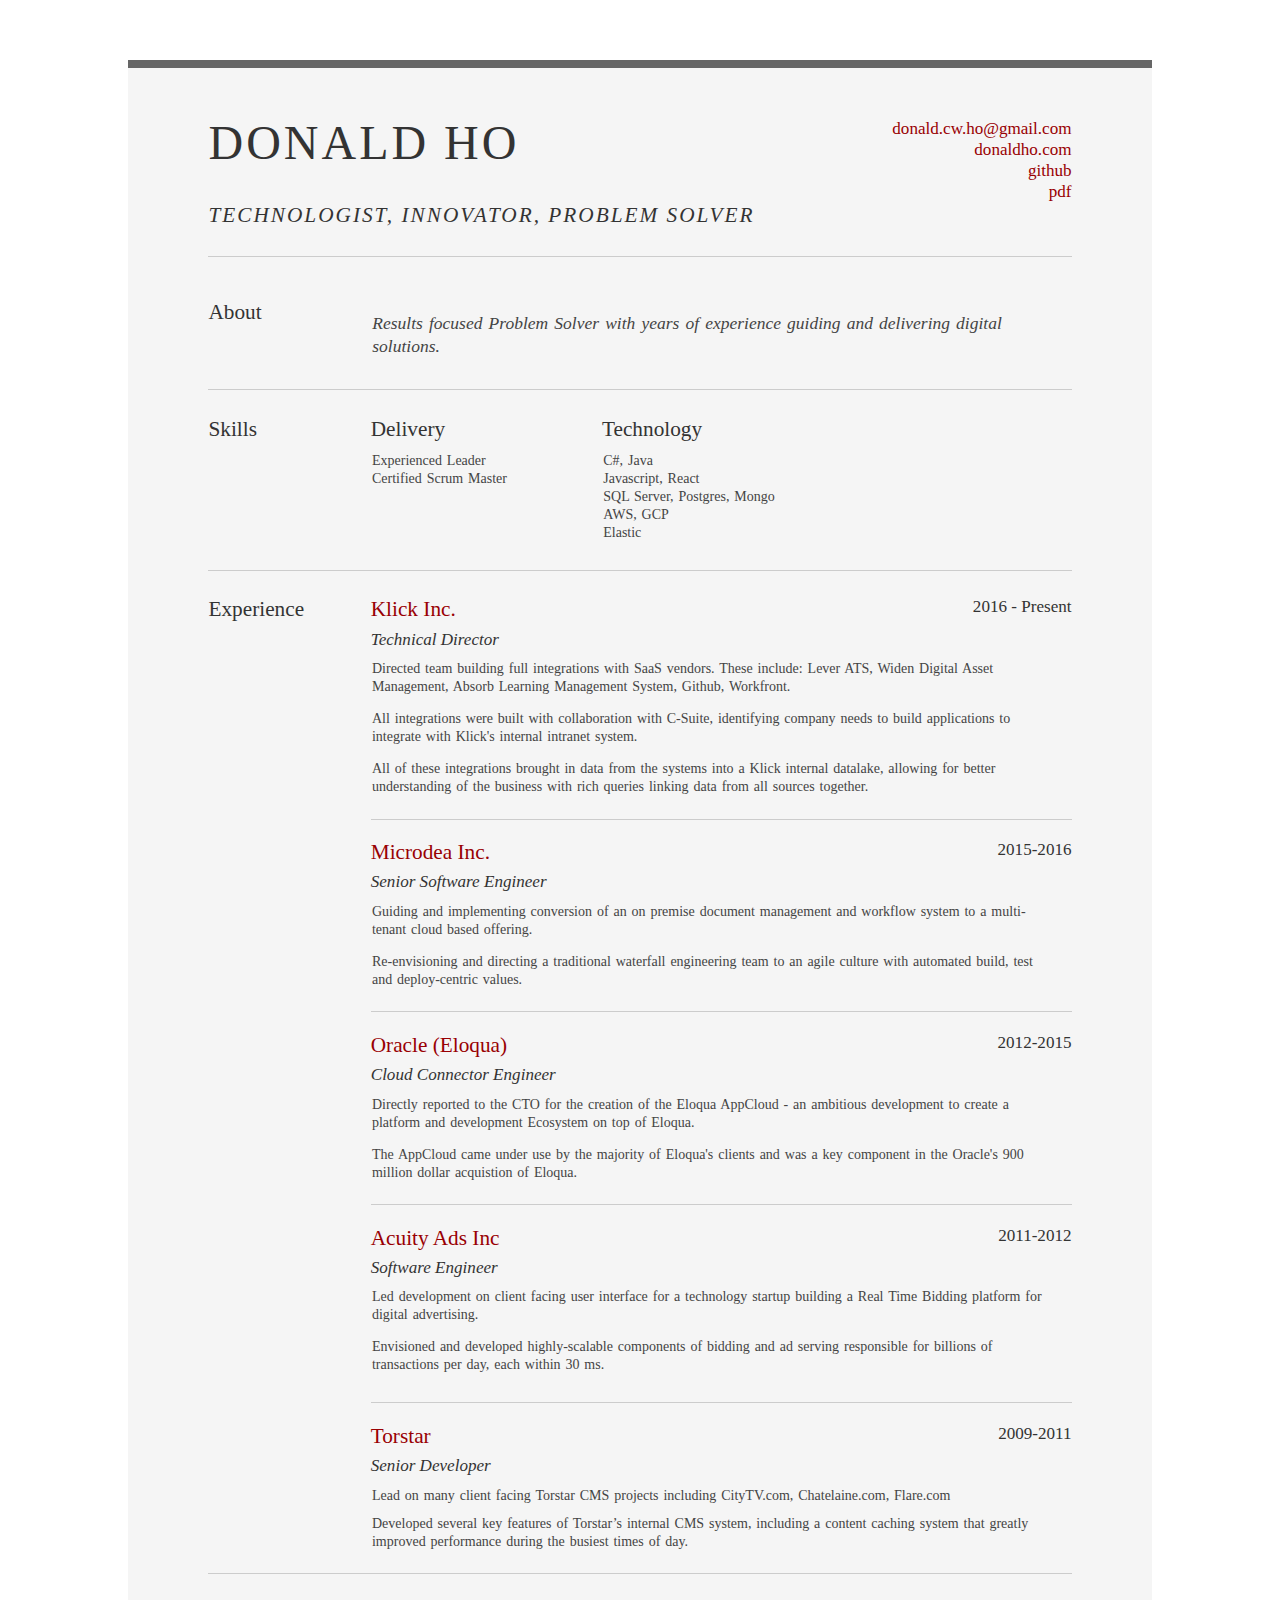
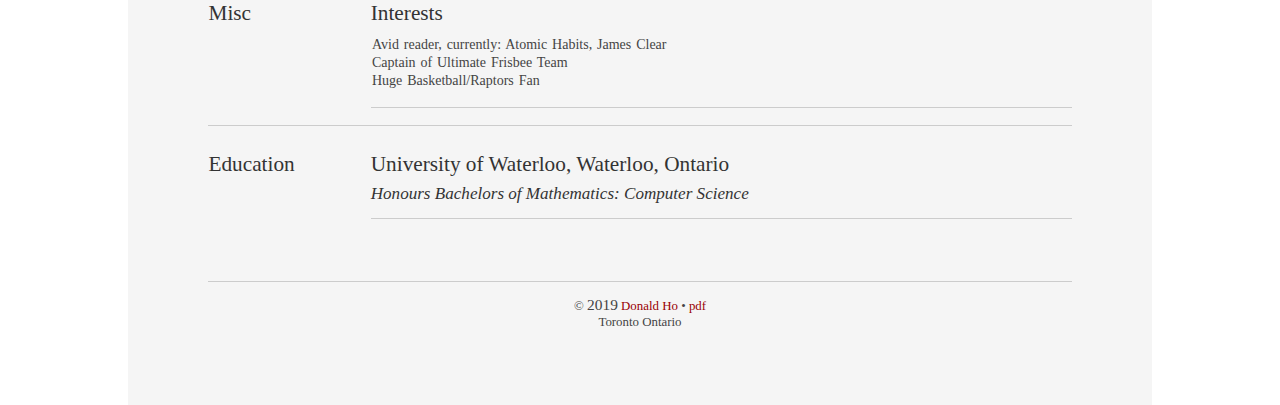
==== index.html @ e2d69b96 "Adding cv" ====
<!DOCTYPE html>
<html>

<head>
  <title>Resume</title>
  <meta http-equiv="content-type" content="text/html; charset=utf-8" />
  <link rel="stylesheet" type="text/css" href="./resume.css" media="all" />
</head>

<body>

  <div id="doc2" class="yui-t7">
    <div id="inner">

      <div id="hd">
        <div class="yui-gc">
          <div class="yui-u first">
            <h1>Donald Ho</h1>
          </div>

          <div class="yui-u">
            <div class="contact-info">
              <h3 class="clear"><a href="mailto:donald.cw.ho@gmail.com">donald.cw.ho@gmail.com</a></h3>
              <h3 class="clear"><a href="http://donaldho.com/">donaldho.com</a></h3>
              <h3 class="clear"><a href="https://github.com/CrafteeD">github</a></h3>
              <h3 class="clear"><a href="//donaldho.com/DonaldHo.pdf" id="top-pdf">pdf</a></h3>
            </div>
          </div>
        </div>
        <div class="yui-gc whoami">
          <h2>Technologist, Innovator, Problem Solver</h2>
        </div>
      </div><!-- End hd -->

      <div id="bd">
        <div id="yui-main">
          <div class="yui-b">

            <div class="yui-gf">
              <div class="yui-u first">
                <h2>About</h2>
              </div>
              <div class="yui-u">
                <p class="enlarge">
                  Results focused Problem Solver with years of experience guiding and delivering digital solutions.
                </p>
              </div>
            </div><!-- End Profile -->

            <div class="yui-gf">
              <div class="yui-u first">
                <h2>Skills</h2>
              </div>
              <div class="yui-u">

                <div class="talent">
                  <h2>Delivery</h2>
                  <p>
                    Experienced Leader<br>
                    Certified Scrum Master<br>
                    <br>
                  </p>
                </div>

                <div class="talent">
                  <h2>Technology</h2>
                  <p>
                    C#, Java<br>
                    Javascript, React<br>
                    SQL Server, Postgres, Mongo<br>
                    AWS, GCP <br>
                    Elastic<br>
                  </p>
                </div>
              </div>
            </div><!-- End Skills -->

            <div class="yui-gf print-nobb">

              <div class="yui-u first">
                <h2>Experience</h2>
              </div>
              <div class="yui-u">

                <div class="job">
                  <h2><a href="https://www.klick.com/">Klick Inc.</a></h2>
                  <h3>Technical Director<h3>
                      <h4>2016 - Present</h4>
                      <p>
                        Directed team building full integrations with SaaS vendors. These include: Lever ATS, Widen
                        Digital Asset Management, Absorb Learning Management System, Github, Workfront.
                      </p>
                      <p>
                        All integrations were built with collaboration with C-Suite, identifying company needs to build
                        applications to integrate with Klick's internal intranet system.
                      </p>
                      <p class="last">
                        All of these integrations brought in data from the systems into a Klick internal datalake,
                        allowing for better understanding of the business with rich queries linking data from all
                        sources together.
                      </p>
                </div>

                <div class="job">
                  <h2><a href="https://www.microdea.com//">Microdea Inc.</a></h2>
                  <h3>Senior Software Engineer<h3>
                      <h4>2015-2016</h4>
                      <p>
                        Guiding and implementing conversion of an on premise document management and workflow system to
                        a multi-tenant cloud based offering.
                      </p>
                      <p class="last">
                        Re-envisioning and directing a traditional waterfall engineering team to an agile culture with
                        automated build, test and deploy-centric values.
                      </p>
                </div>

                <div class="job">
                  <h2><a href="https://www.oracle.com/">Oracle (Eloqua)</a></h2>
                  <h3>Cloud Connector Engineer<h3>
                      <h4>2012-2015</h4>
                      <p>
                        Directly reported to the CTO for the creation of the Eloqua AppCloud - an ambitious development
                        to create a platform and development Ecosystem on top of Eloqua.
                      </p>
                      <p class="last">
                        The AppCloud came under use by the majority of Eloqua's clients and was a key component in the
                        Oracle's 900 million dollar acquistion of Eloqua.
                      </p>
                </div>
                <div class="job">
                  <h2><a href="https://www.acuityads.com/">Acuity Ads Inc</a></h2>
                  <h3>Software Engineer<h3>
                      <h4>2011-2012</h4>
                      <p>
                        Led development on client facing user interface for a technology startup building a Real Time
                        Bidding platform for digital advertising.
                      </p>
                      <p class="last">
                        Envisioned and developed highly-scalable components of bidding and ad serving responsible for
                        billions of transactions per day, each within 30 ms. </p>
                      </p>
                </div>
                <div class="print-mt5"></div>
                <div class="job last">
                  <h2><a href="https://www.torstar.com/">Torstar</a></h2>
                  <h3>Senior Developer</h3>
                  <h4>2009-2011</h4>
                  <p class="last">
                    Lead on many client facing Torstar CMS projects including CityTV.com, Chatelaine.com, Flare.com
                  </p>
                  <p class="last">
                    Developed several key features of Torstar’s internal CMS system, including a content caching system
                    that greatly improved performance during the busiest times of day.
                  </p>
                </div>
                <div class="print-mt5"></div>

              </div>
            </div><!-- End Work -->


            <div class="yui-gf nopb">
              <div class="yui-u first">
                <h2>Misc</h2>
              </div>
              <div class="yui-u">

                <div class="prj job last">
                  <h2>Interests</h2>
                  <p>
                    Avid reader, currently: Atomic Habits, James Clear<br>
                    Captain of Ultimate Frisbee Team<br>
                    Huge Basketball/Raptors Fan<br>
                  </p>

                </div>

              </div>
            </div><!-- End Projects -->


            <div class="yui-gf last">
              <div class="yui-u first">
                <h2>Education</h2>
              </div>

              <div class="yui-u">
                <div class="job">
                  <h2>University of Waterloo, Waterloo, Ontario</h2>
                  <h3>Honours Bachelors of Mathematics: Computer Science</h3>
                </div>
              </div>
            </div><!-- End Edu -->

          </div>
        </div>
      </div>

      <div id="ft">
        &copy; <span class="num-bigger">2019</span> <a href="//johnleung.com/">Donald Ho</a>
        <span id='btm-pdf'>• <a href="http//donaldho.com/resume/donaldho.pdf">pdf</a></span>
        <div>Toronto Ontario</div>
      </div>

    </div>
  </div>
</body>

</html>
---- resume.css ----
html {
  color: #000;
  background: #FFF;
}

body, div, dl, dt, dd, ul, ol, li, h1, h2, h3, h4, h5, h6, pre, code, form, fieldset, legend, input, button, textarea, p, blockquote, th, td {
  margin: 0;
  padding: 0;
}

table {
  border-collapse: collapse;
  border-spacing: 0;
}

fieldset, img {
  border: 0;
}

address, caption, cite, code, dfn, em, strong, th, var, optgroup {
  font-style: inherit;
  font-weight: inherit;
}

del, ins {
  text-decoration: none;
}

li {
  list-style: none;
}

caption, th {
  text-align: left;
}

h1, h2, h3, h4, h5, h6 {
  font-size: 100%;
  font-weight: normal;
}

q:before, q:after {
  content: '';
}

abbr, acronym {
  border: 0;
  font-variant: normal;
}

sup {
  vertical-align: baseline;
}

sub {
  vertical-align: baseline;
}

legend {
  color: #000;
}

input, button, textarea, select, optgroup, option {
  font-family: inherit;
  font-size: inherit;
  font-style: inherit;
  font-weight: inherit;
}

input, button, textarea, select {
  *font-size: 100%;
}

body {
  font: 14px/1.231 arial, helvetica, clean, sans-serif;
  *font-size: small;
  *font: x-small;
}

select, input, button, textarea, button {
  font: 99% arial, helvetica, clean, sans-serif;
}

table {
  font-size: inherit;
  font: 100%;
}

pre, code, kbd, samp, tt {
  font-family: monospace;
  *font-size: 108%;
  line-height: 100%;
}

body {
  text-align: center;
}

#doc, #doc2, #doc3, #doc4, .yui-t1, .yui-t2, .yui-t3, .yui-t4, .yui-t5, .yui-t6, .yui-t7 {
  margin: auto;
  text-align: left;
  width: 57.69em;
  *width: 56.25em;
}

#doc2 {
  width: 73.076em;
  *width: 71.25em;
}

#doc3 {
  margin: auto 10px;
  width: auto;
}

#doc4 {
  width: 74.923em;
  *width: 73.05em;
}

.yui-b {
  position: relative;
}

.yui-b {
  _position: static;
}

#yui-main .yui-b {
  position: static;
}

#yui-main, .yui-g .yui-u .yui-g {
  width: 100%;
}

.yui-t1 #yui-main, .yui-t2 #yui-main, .yui-t3 #yui-main {
  float: right;
  margin-left: -25em;
}

.yui-t4 #yui-main, .yui-t5 #yui-main, .yui-t6 #yui-main {
  float: left;
  margin-right: -25em;
}

.yui-t1 .yui-b {
  float: left;
  width: 12.30769em;
  *width: 12.00em;
}

.yui-t1 #yui-main .yui-b {
  margin-left: 13.30769em;
  *margin-left: 13.05em;
}

.yui-t2 .yui-b {
  float: left;
  width: 13.8461em;
  *width: 13.50em;
}

.yui-t2 #yui-main .yui-b {
  margin-left: 14.8461em;
  *margin-left: 14.55em;
}

.yui-t3 .yui-b {
  float: left;
  width: 23.0769em;
  *width: 22.50em;
}

.yui-t3 #yui-main .yui-b {
  margin-left: 24.0769em;
  *margin-left: 23.62em;
}

.yui-t4 .yui-b {
  float: right;
  width: 13.8456em;
  *width: 13.50em;
}

.yui-t4 #yui-main .yui-b {
  margin-right: 14.8456em;
  *margin-right: 14.55em;
}

.yui-t5 .yui-b {
  float: right;
  width: 18.4615em;
  *width: 18.00em;
}

.yui-t5 #yui-main .yui-b {
  margin-right: 19.4615em;
  *margin-right: 19.125em;
}

.yui-t6 .yui-b {
  float: right;
  width: 23.0769em;
  *width: 22.50em;
}

.yui-t6 #yui-main .yui-b {
  margin-right: 24.0769em;
  *margin-right: 23.62em;
}

.yui-t7 #yui-main .yui-b {
  display: block;
  margin: 0 0 1em 0;
}

#yui-main .yui-b {
  float: none;
  width: auto;
}

.yui-gb .yui-u, .yui-g .yui-gb .yui-u, .yui-gb .yui-g, .yui-gb .yui-gb, .yui-gb .yui-gc, .yui-gb .yui-gd, .yui-gb .yui-ge, .yui-gb .yui-gf, .yui-gc .yui-u, .yui-gc .yui-g, .yui-gd .yui-u {
  float: left;
}

.yui-g .yui-u, .yui-g .yui-g, .yui-g .yui-gb, .yui-g .yui-gc, .yui-g .yui-gd, .yui-g .yui-ge, .yui-g .yui-gf, .yui-gc .yui-u, .yui-gd .yui-g, .yui-g .yui-gc .yui-u, .yui-ge .yui-u, .yui-ge .yui-g, .yui-gf .yui-g, .yui-gf .yui-u {
  float: right;
}

.yui-g div.first, .yui-gb div.first, .yui-gc div.first, .yui-gd div.first, .yui-ge div.first, .yui-gf div.first, .yui-g .yui-gc div.first, .yui-g .yui-ge div.first, .yui-gc div.first div.first {
  float: left;
}

.yui-g .yui-u, .yui-g .yui-g, .yui-g .yui-gb, .yui-g .yui-gc, .yui-g .yui-gd, .yui-g .yui-ge, .yui-g .yui-gf {
  width: 49.1%;
}

.yui-gb .yui-u, .yui-g .yui-gb .yui-u, .yui-gb .yui-g, .yui-gb .yui-gb, .yui-gb .yui-gc, .yui-gb .yui-gd, .yui-gb .yui-ge, .yui-gb .yui-gf, .yui-gc .yui-u, .yui-gc .yui-g, .yui-gd .yui-u {
  width: 32%;
  margin-left: 1.99%;
}

.yui-gb .yui-u {
  *margin-left: 1.9%;
  *width: 31.9%;
}

.yui-gc div.first, .yui-gd .yui-u {
  width: 66%;
}

.yui-gd div.first {
  width: 32%;
}

.yui-ge div.first, .yui-gf .yui-u {
  width: 74.2%;
}

.yui-ge .yui-u, .yui-gf div.first {
  width: 24%;
}

.yui-g .yui-gb div.first, .yui-gb div.first, .yui-gc div.first, .yui-gd div.first {
  margin-left: 0;
}

.yui-g .yui-g .yui-u, .yui-gb .yui-g .yui-u, .yui-gc .yui-g .yui-u, .yui-gd .yui-g .yui-u, .yui-ge .yui-g .yui-u, .yui-gf .yui-g .yui-u {
  width: 49%;
  *width: 48.1%;
  *margin-left: 0;
}

.yui-g .yui-g .yui-u {
  width: 48.1%;
}

.yui-g .yui-gb div.first, .yui-gb .yui-gb div.first {
  *margin-right: 0;
  *width: 32%;
  _width: 31.7%;
}

.yui-g .yui-gc div.first, .yui-gd .yui-g {
  width: 66%;
}

.yui-gb .yui-g div.first {
  *margin-right: 4%;
  _margin-right: 1.3%;
}

.yui-gb .yui-gc div.first, .yui-gb .yui-gd div.first {
  *margin-right: 0;
}

.yui-gb .yui-gb .yui-u, .yui-gb .yui-gc .yui-u {
  *margin-left: 1.8%;
  _margin-left: 4%;
}

.yui-g .yui-gb .yui-u {
  _margin-left: 1.0%;
}

.yui-gb .yui-gd .yui-u {
  *width: 66%;
  _width: 61.2%;
}

.yui-gb .yui-gd div.first {
  *width: 31%;
  _width: 29.5%;
}

.yui-g .yui-gc .yui-u, .yui-gb .yui-gc .yui-u {
  width: 32%;
  _float: right;
  margin-right: 0;
  _margin-left: 0;
}

.yui-gb .yui-gc div.first {
  width: 66%;
  *float: left;
  *margin-left: 0;
}

.yui-gb .yui-ge .yui-u, .yui-gb .yui-gf .yui-u {
  margin: 0;
}

.yui-gb .yui-gb .yui-u {
  _margin-left: .7%;
}

.yui-gb .yui-g div.first, .yui-gb .yui-gb div.first {
  *margin-left: 0;
}

.yui-gc .yui-g .yui-u, .yui-gd .yui-g .yui-u {
  *width: 48.1%;
  *margin-left: 0;
}

.yui-gb .yui-gd div.first {
  width: 32%;
}

.yui-g .yui-gd div.first {
  _width: 29.9%;
}

.yui-ge .yui-g {
  width: 24%;
}

.yui-gf .yui-g {
  width: 74.2%;
}

.yui-gb .yui-ge div.yui-u, .yui-gb .yui-gf div.yui-u {
  float: right;
}

.yui-gb .yui-ge div.first, .yui-gb .yui-gf div.first {
  float: left;
}

.yui-gb .yui-ge .yui-u, .yui-gb .yui-gf div.first {
  *width: 24%;
  _width: 20%;
}

.yui-gb .yui-ge div.first, .yui-gb .yui-gf .yui-u {
  *width: 73.5%;
  _width: 65.5%;
}

.yui-ge div.first .yui-gd .yui-u {
  width: 65%;
}

.yui-ge div.first .yui-gd div.first {
  width: 32%;
}

#hd:after, #bd:after, #ft:after, .yui-g:after, .yui-gb:after, .yui-gc:after, .yui-gd:after, .yui-ge:after, .yui-gf:after {
  content: ".";
  display: block;
  height: 0;
  clear: both;
  visibility: hidden;
}

#hd, #bd, #ft, .yui-g, .yui-gb, .yui-gc, .yui-gd, .yui-ge, .yui-gf {
  zoom: 1;
}

@media print {
  #doc2, body {
    margin: -60px 0 -50px 0;
    padding: 0;
  }
  #ft {
    padding-bottom: 0;
  }
  #top-pdf, #btm-pdf {
    display: none;
  }
  .print-mt4 {
    padding-top: 4em;
  }
  .print-mt5 {
    padding-top: 5em;
  }
  .print-mt6 {
    padding-top: 6em;
  }
  .print-mt7 {
    padding-top: 7em;
  }
  .print-mb7 {
    padding-bottom: 7em;
  }
  .print-mb5 {
    padding-bottom: 5em;
  }
  .print-nobb {
    border-bottom: none !important;
  }
  h2 {
    line-height: 1em;
  }
}

.clear {
  clear: both;
}

/* yui-grids style overrides */

body {
  font-family: Georgia;
  color: #444;
}

a {
  text-decoration: none;
}

#inner {
  padding: 10px 80px;
  margin: 60px auto 0 auto;
  background: #f5f5f5;
  border: solid #666;
  border-width: 8px 0 0 0;
}

.yui-gf {
  margin-bottom: 1.8em;
  padding-bottom: 1em;
  border-bottom: 1px solid #ccc;
}

.yui-gf.nopb {
  padding-bottom: 0;
}

.yui-gf .yui-u {
  width: 81.2%;
}

.yui-gf div.first {
  width: 13.3%;
}

/* override above overrides for embedded content pages */

#content .yui-gf .yui-u {
  padding-left: 5em;
  float: left;
}

/* header, body, footer */

#hd {
  margin: 2.5em 0 3em 0;
  padding-bottom: 1.5em;
  border-bottom: 1px solid #ccc
}

#hd h1 {
  font-size: 48px;
  text-transform: uppercase;
  letter-spacing: 3px;
  margin-bottom: 8px;
}

#hd h2 {
  text-transform: uppercase;
  letter-spacing: 2px;
}

#bd, #ft {
  margin-bottom: 2em;
}

#ft {
  padding: 1em 0 3em 0;
  font-size: 92%;
  border-top: 1px solid #ccc;
  text-align: center;
}

#ft p {
  margin-bottom: 0;
  text-align: center;
}

/* core typography and style */

h2 {
  font-size: 152%
}

h3, h4 {
  font-size: 122%;
}

h1, h2, h3, h4 {
  color: #333;
}

p {
  font-size: 100%;
  line-height: 18px;
  padding-left: .09em;
  padding-right: 1.5em;
  word-spacing: .1em;
}

a {
  color: #990003;
}

a:hover {
  text-decoration: none;
}

strong {
  font-weight: bold;
}

p.enlarge {
  font-size: 125%;
  padding-right: 1.5em;
  line-height: 1.3em;
  font-style: italic;
}

p.enlarge span {
  color: #000;
}

.contact-info {
  margin-top: 5px;
  width: 12em;
  float: right;
}

.contact-info h3 {
  float: right;
}

.job h3, .whoami {
  font-style: italic;
}

.whoami {
  padding-bottom: .5em;
}

/* section styles */

.job {
  position: relative;
  margin-bottom: 1.4em;
  padding-bottom: 1em;
  border-bottom: 1px solid #ccc;
}

.job h4 {
  position: absolute;
  top: 0;
  right: 0;
}

p {
  margin: 0.75em 0 1em 0;
}

.job h2 {
  margin-bottom: 6px;
}

.job.prj p {
  padding-bottom: 1.2em;
  margin-bottom: 1.2em;
  border-bottom: 1px solid #ccc;
}

.job.prj p.last {
  border-bottom: none;
}

.talent {
  width: 33%;
  float: left;
}

.talent h2 {
  margin-bottom: 6px;
}

.last {
  border: none;
  margin-bottom: -1em;
}

p.last {
  margin-bottom: .6em;
}

/* fix georgia number misalignments */

.num-bigger {
  font-size: 120%;
}

.num-upper {
  position: relative;
  bottom: 3px;
}
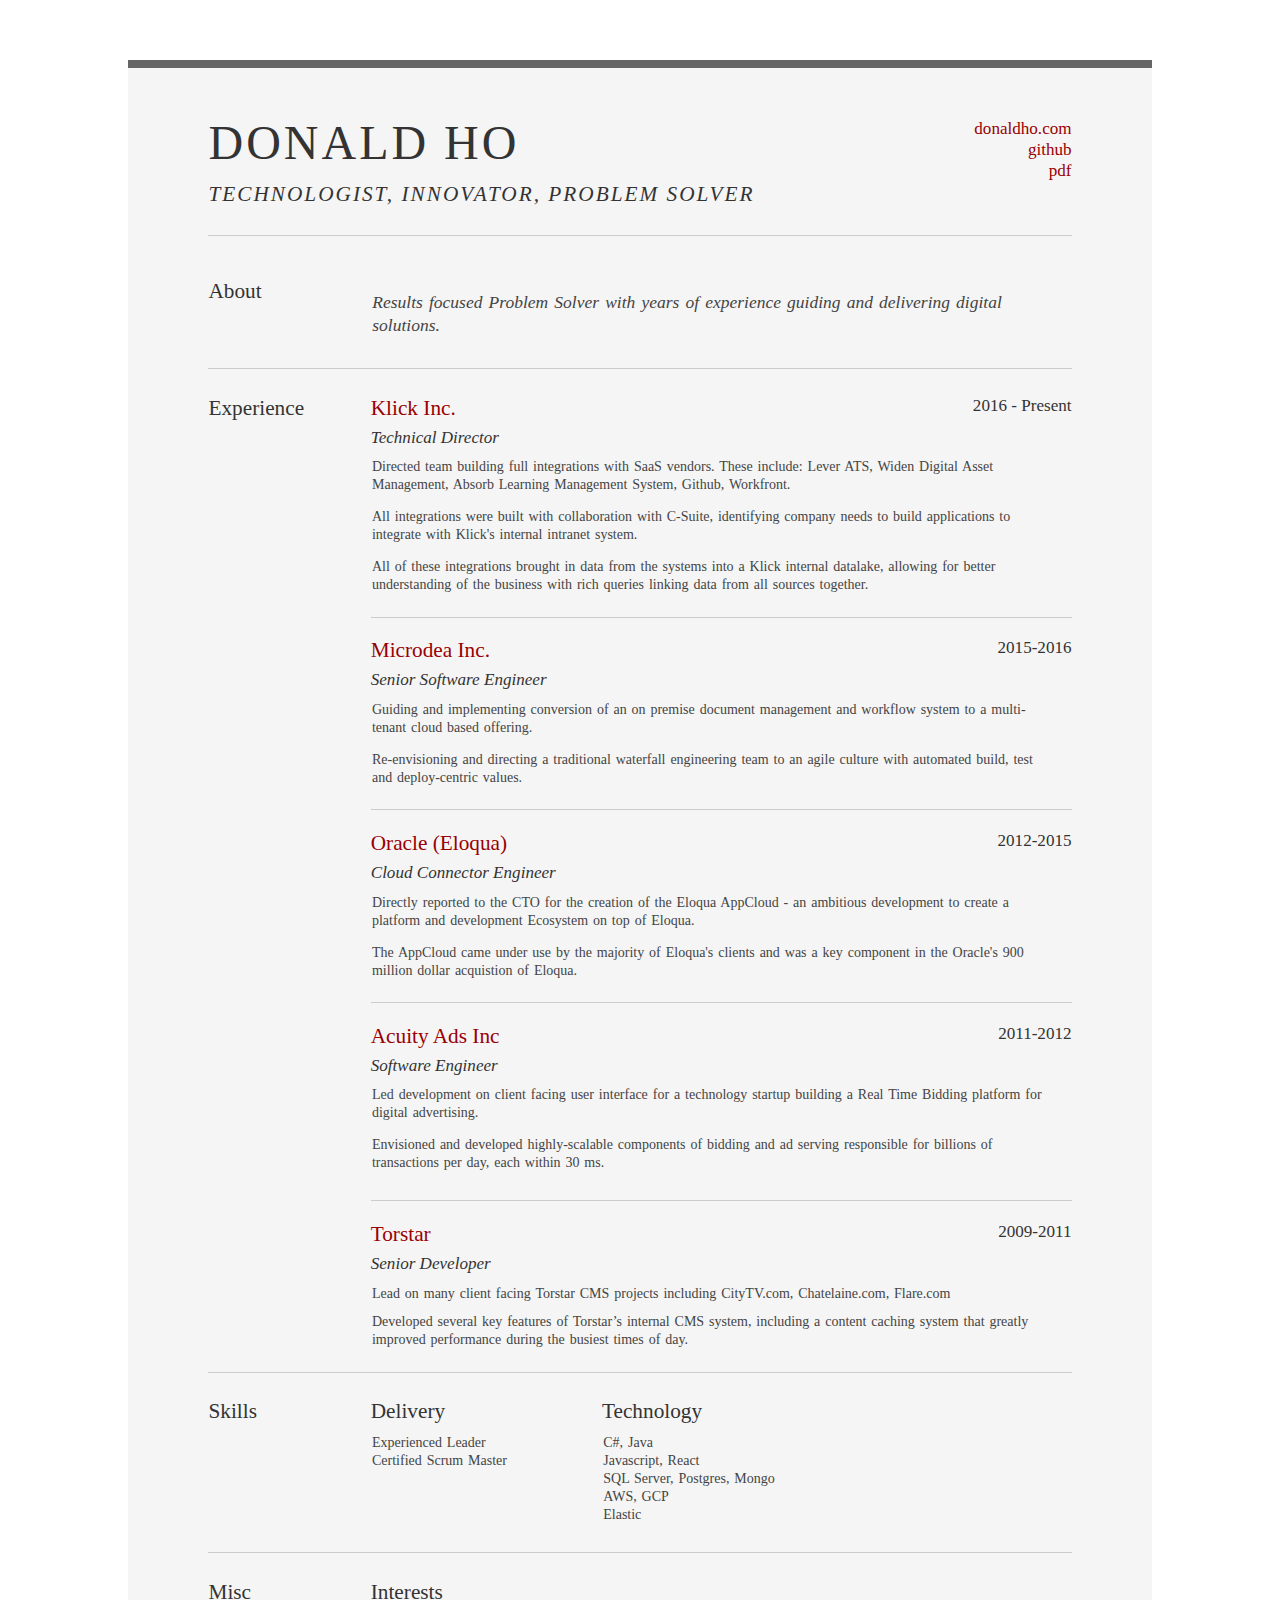
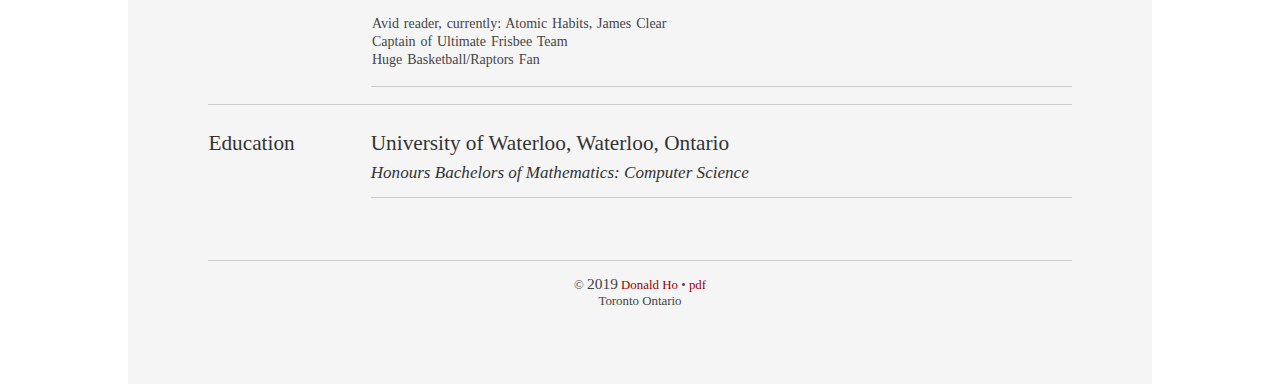
==== commit 0409ca31: "Updates" ====
--- a/index.html
+++ b/index.html
@@ -20,10 +20,9 @@
 
           <div class="yui-u">
             <div class="contact-info">
-              <h3 class="clear"><a href="mailto:donald.cw.ho@gmail.com">donald.cw.ho@gmail.com</a></h3>
               <h3 class="clear"><a href="http://donaldho.com/">donaldho.com</a></h3>
               <h3 class="clear"><a href="https://github.com/CrafteeD">github</a></h3>
-              <h3 class="clear"><a href="//donaldho.com/DonaldHo.pdf" id="top-pdf">pdf</a></h3>
+              <h3 class="clear"><a href="https://donaldho.com/DonaldHo.pdf" id="top-pdf">pdf</a></h3>
             </div>
           </div>
         </div>
@@ -46,34 +45,6 @@
                 </p>
               </div>
             </div><!-- End Profile -->
-
-            <div class="yui-gf">
-              <div class="yui-u first">
-                <h2>Skills</h2>
-              </div>
-              <div class="yui-u">
-
-                <div class="talent">
-                  <h2>Delivery</h2>
-                  <p>
-                    Experienced Leader<br>
-                    Certified Scrum Master<br>
-                    <br>
-                  </p>
-                </div>
-
-                <div class="talent">
-                  <h2>Technology</h2>
-                  <p>
-                    C#, Java<br>
-                    Javascript, React<br>
-                    SQL Server, Postgres, Mongo<br>
-                    AWS, GCP <br>
-                    Elastic<br>
-                  </p>
-                </div>
-              </div>
-            </div><!-- End Skills -->
 
             <div class="yui-gf print-nobb">
 
@@ -159,7 +130,34 @@
               </div>
             </div><!-- End Work -->
 
-
+            <div class="yui-gf">
+                <div class="yui-u first">
+                  <h2>Skills</h2>
+                </div>
+                <div class="yui-u">
+  
+                  <div class="talent">
+                    <h2>Delivery</h2>
+                    <p>
+                      Experienced Leader<br>
+                      Certified Scrum Master<br>
+                      <br>
+                    </p>
+                  </div>
+  
+                  <div class="talent">
+                    <h2>Technology</h2>
+                    <p>
+                      C#, Java<br>
+                      Javascript, React<br>
+                      SQL Server, Postgres, Mongo<br>
+                      AWS, GCP <br>
+                      Elastic<br>
+                    </p>
+                  </div>
+                </div>
+              </div><!-- End Skills -->
+              
             <div class="yui-gf nopb">
               <div class="yui-u first">
                 <h2>Misc</h2>
@@ -198,8 +196,8 @@
       </div>
 
       <div id="ft">
-        &copy; <span class="num-bigger">2019</span> <a href="//johnleung.com/">Donald Ho</a>
-        <span id='btm-pdf'>• <a href="http//donaldho.com/resume/donaldho.pdf">pdf</a></span>
+        &copy; <span class="num-bigger">2019</span> <a href="http://donaldho.com/">Donald Ho</a>
+        <span id='btm-pdf'>• <a href="http//donaldho.com/donaldho.pdf">pdf</a></span>
         <div>Toronto Ontario</div>
       </div>
 
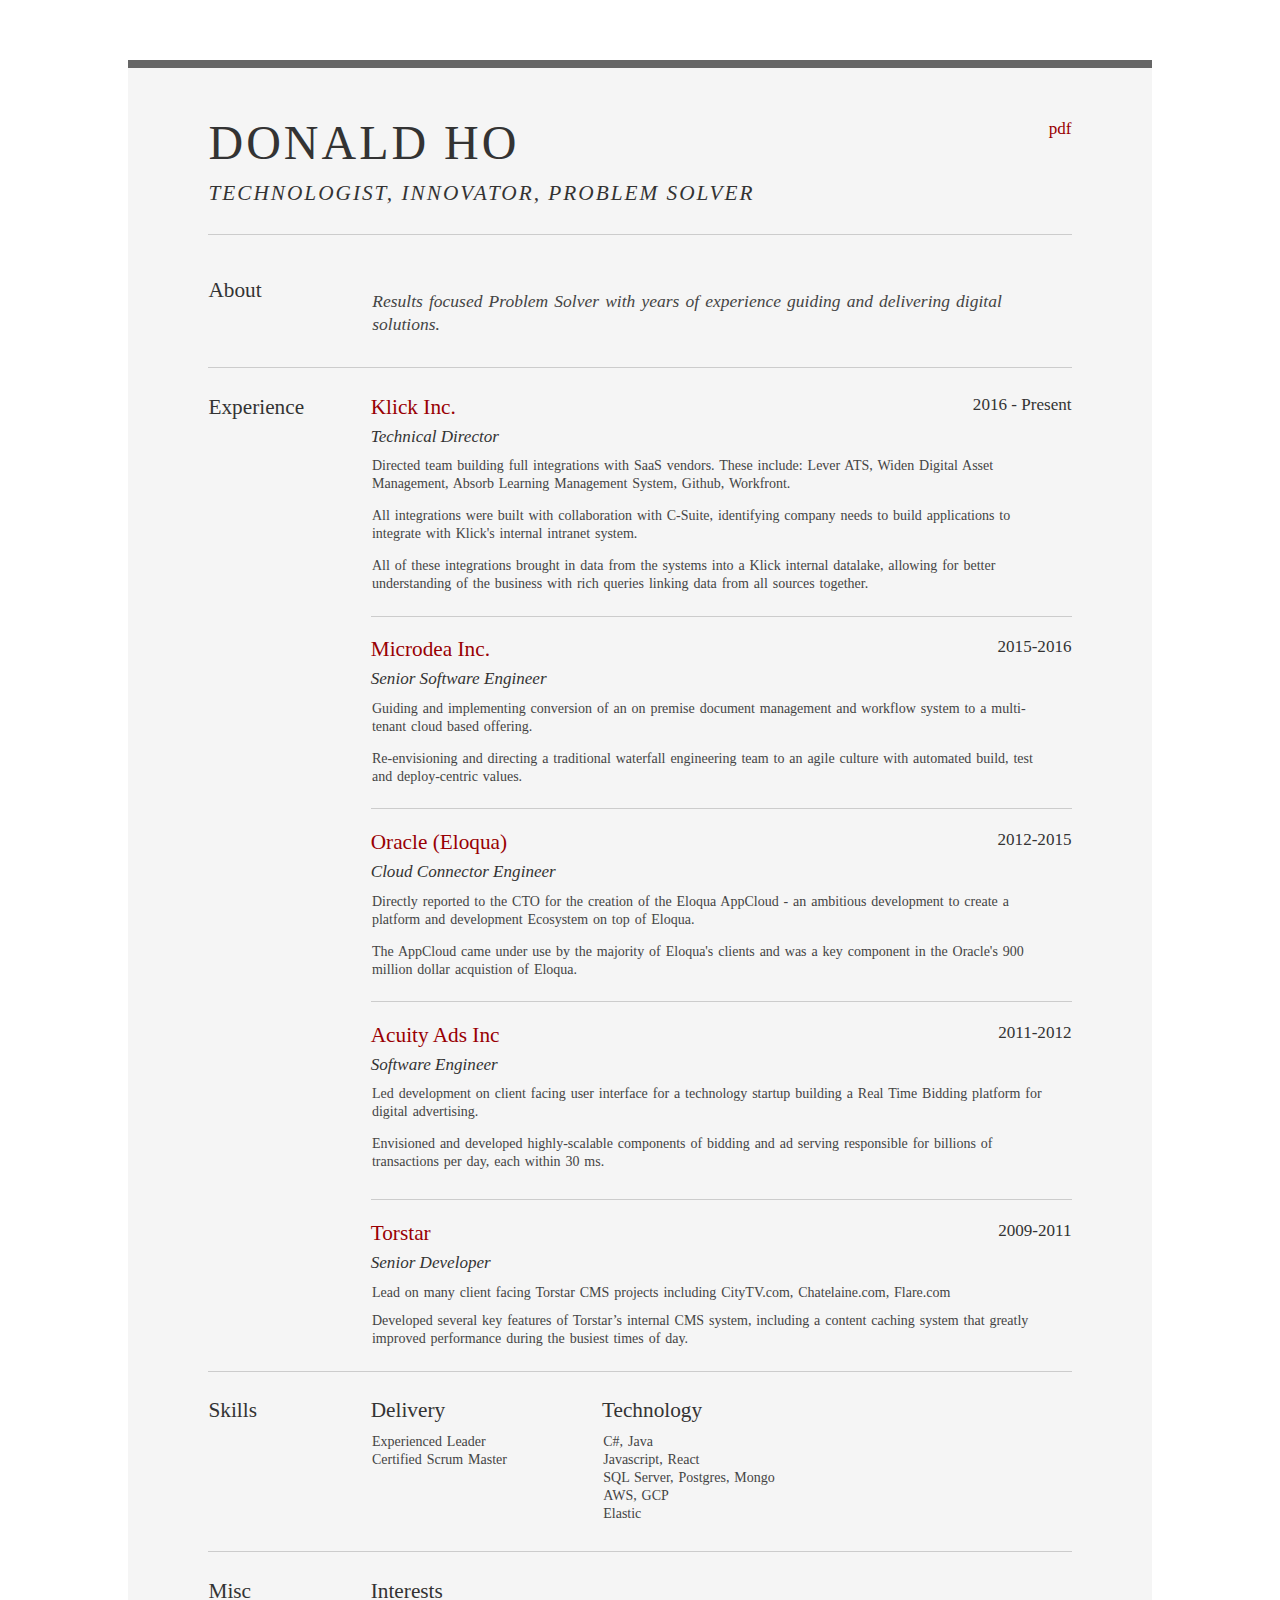
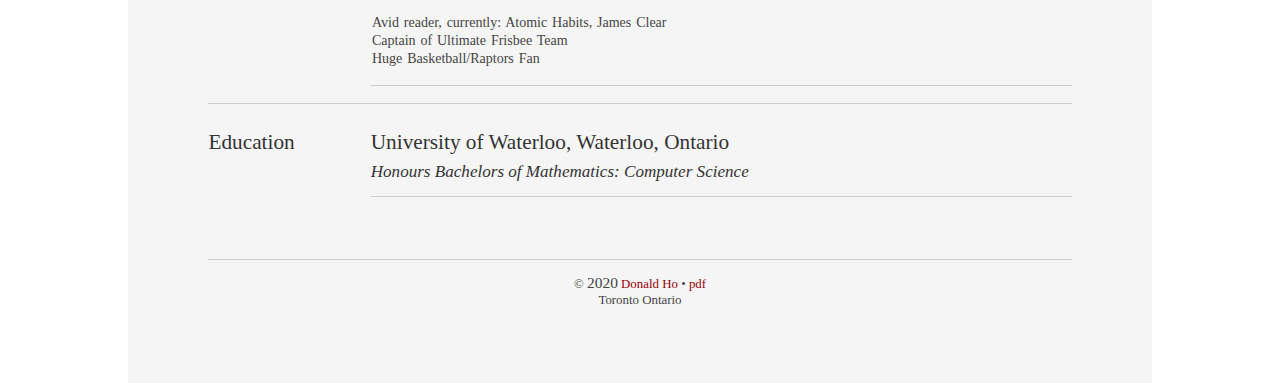
==== commit c30ff2f7: "Updates" ====
--- a/index.html
+++ b/index.html
@@ -20,8 +20,6 @@
 
           <div class="yui-u">
             <div class="contact-info">
-              <h3 class="clear"><a href="http://donaldho.com/">donaldho.com</a></h3>
-              <h3 class="clear"><a href="https://github.com/CrafteeD">github</a></h3>
               <h3 class="clear"><a href="https://donaldho.com/DonaldHo.pdf" id="top-pdf">pdf</a></h3>
             </div>
           </div>
@@ -157,7 +155,7 @@
                   </div>
                 </div>
               </div><!-- End Skills -->
-              
+
             <div class="yui-gf nopb">
               <div class="yui-u first">
                 <h2>Misc</h2>
@@ -196,7 +194,7 @@
       </div>
 
       <div id="ft">
-        &copy; <span class="num-bigger">2019</span> <a href="http://donaldho.com/">Donald Ho</a>
+        &copy; <span class="num-bigger">2020</span> <a href="http://donaldho.com/">Donald Ho</a>
         <span id='btm-pdf'>• <a href="http//donaldho.com/donaldho.pdf">pdf</a></span>
         <div>Toronto Ontario</div>
       </div>
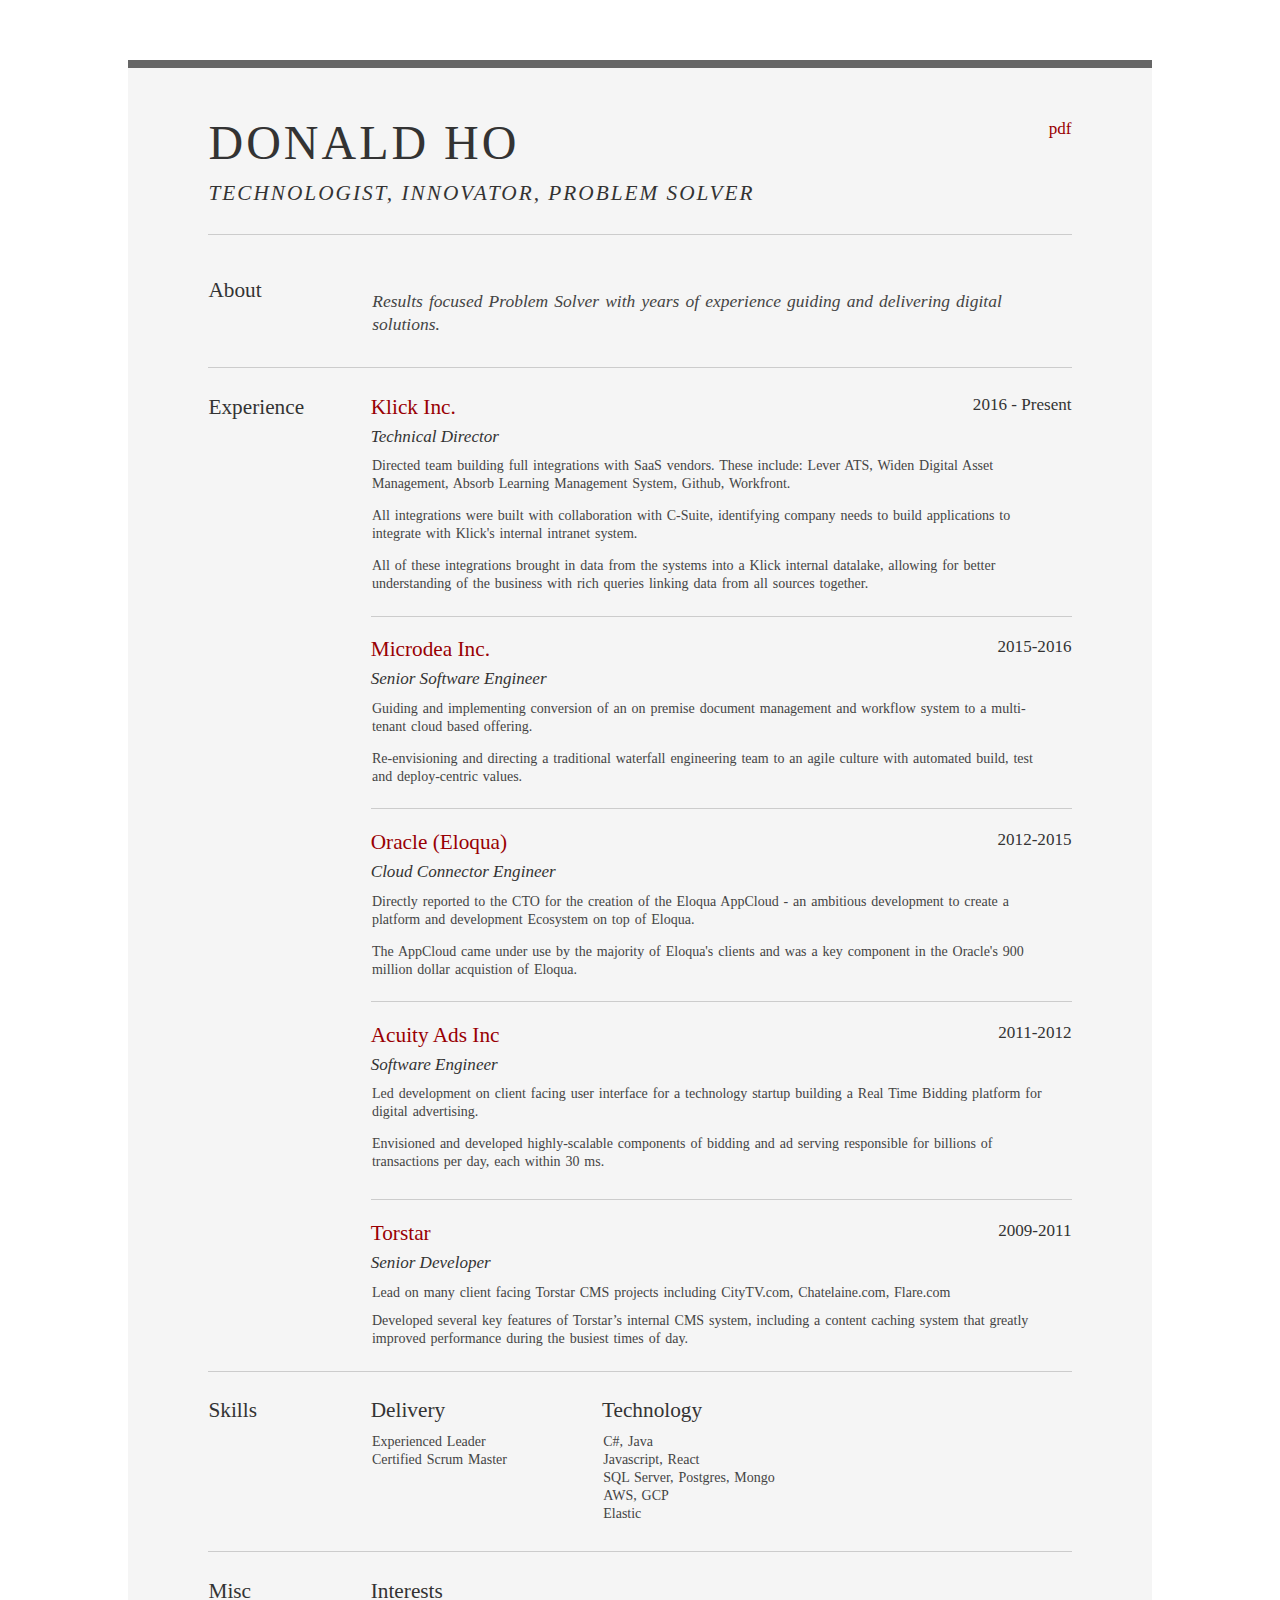
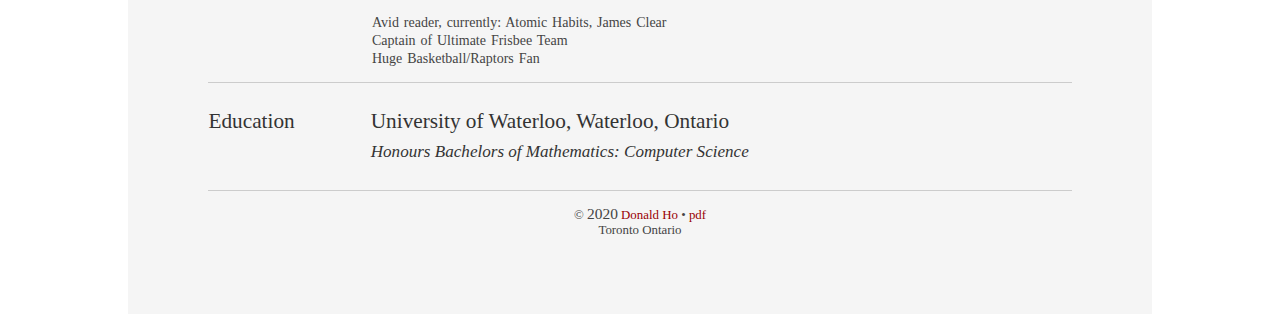
==== commit cadeca35: "Updates" ====
--- a/index.html
+++ b/index.html
@@ -162,7 +162,7 @@
               </div>
               <div class="yui-u">
 
-                <div class="prj job last">
+                <div class="job last">
                   <h2>Interests</h2>
                   <p>
                     Avid reader, currently: Atomic Habits, James Clear<br>
@@ -181,8 +181,8 @@
                 <h2>Education</h2>
               </div>
 
-              <div class="yui-u">
-                <div class="job">
+              <div class="yui-u last">
+                <div class="job last">
                   <h2>University of Waterloo, Waterloo, Ontario</h2>
                   <h3>Honours Bachelors of Mathematics: Computer Science</h3>
                 </div>
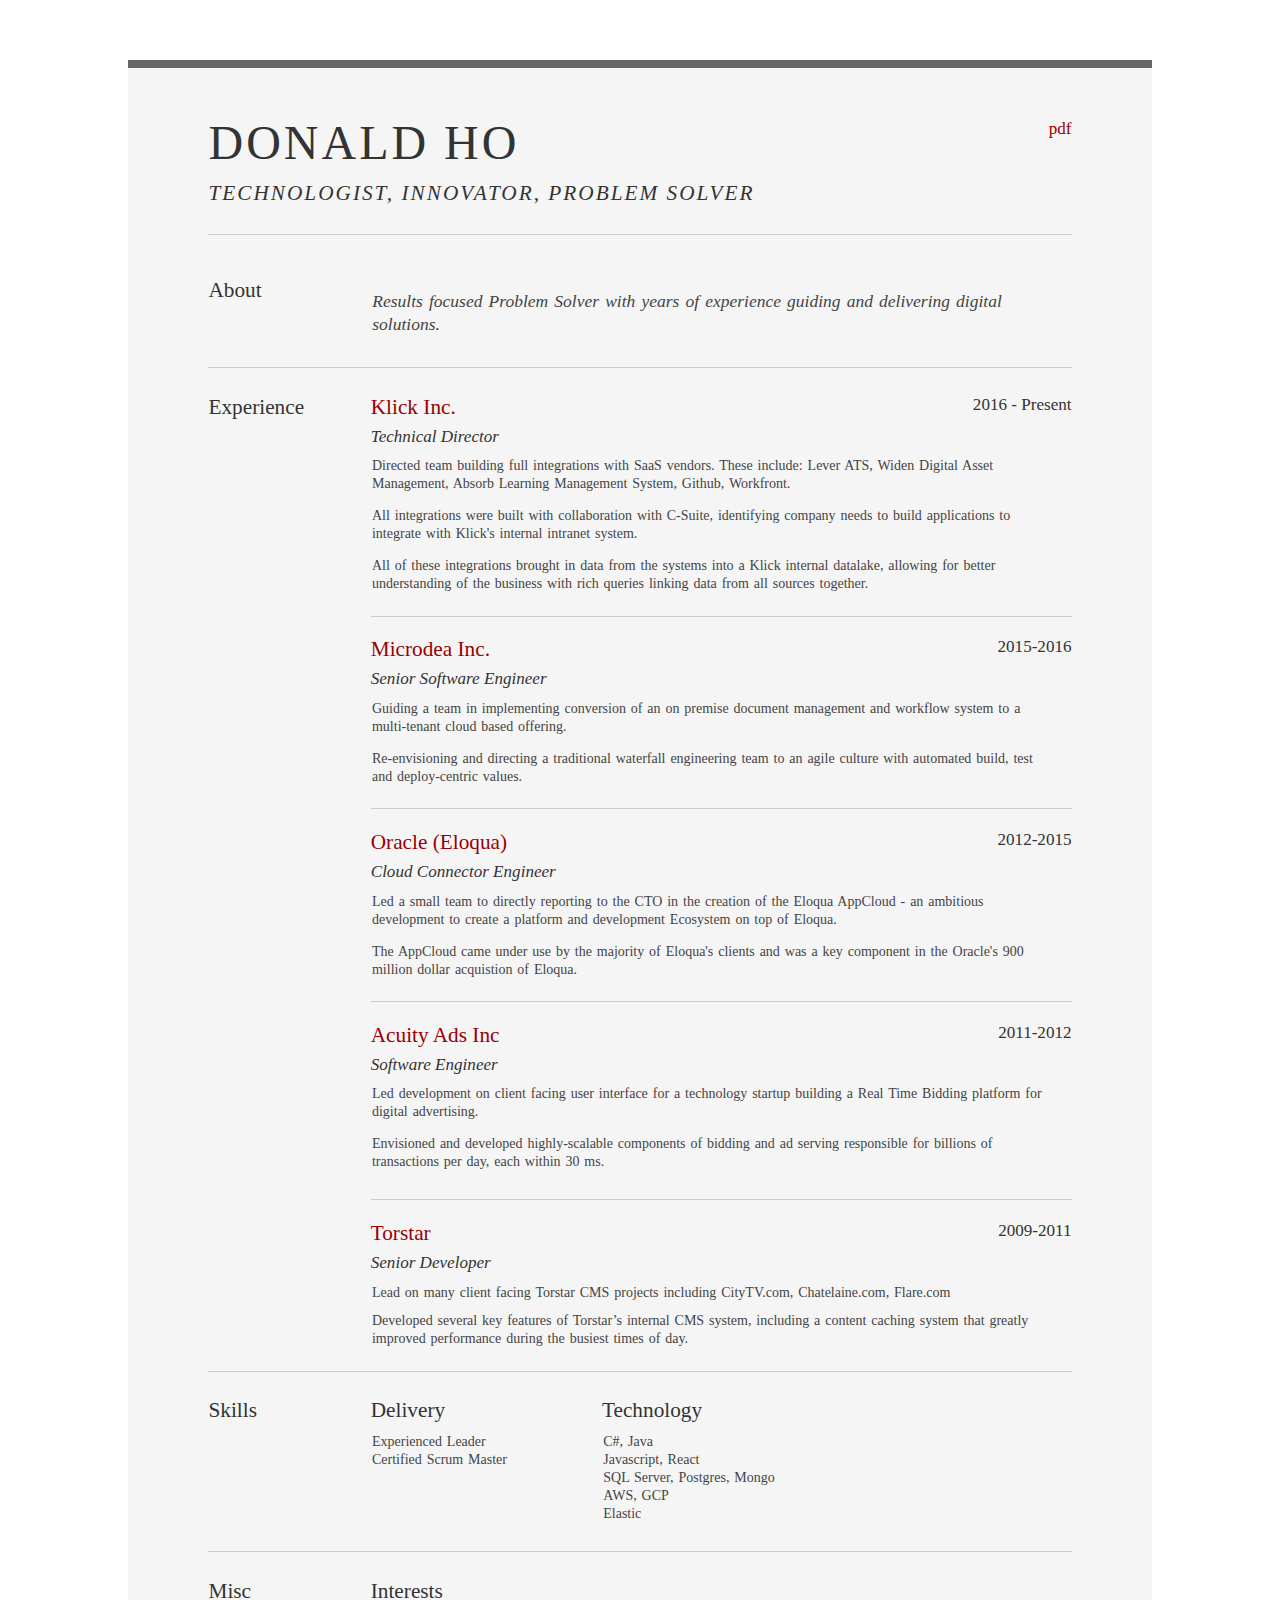
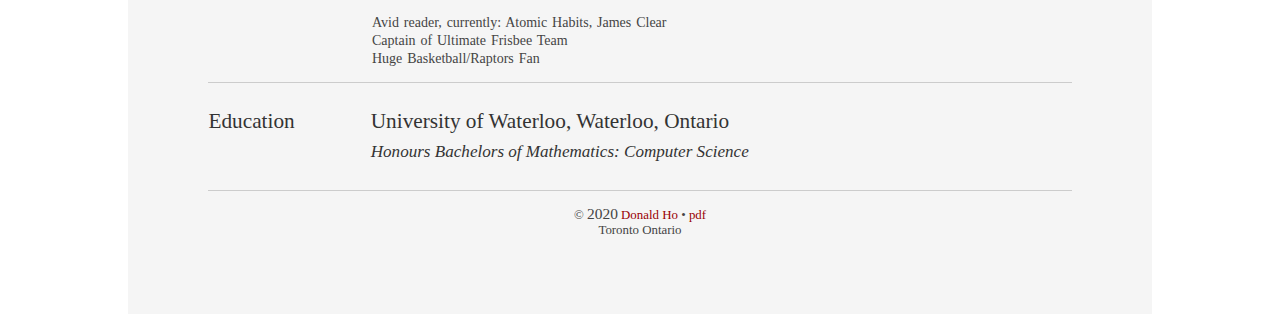
==== commit 2bc1f7ae: "Minor updates" ====
--- a/index.html
+++ b/index.html
@@ -75,7 +75,8 @@
                   <h3>Senior Software Engineer<h3>
                       <h4>2015-2016</h4>
                       <p>
-                        Guiding and implementing conversion of an on premise document management and workflow system to
+                        Guiding a team in implementing conversion of an on premise document management and workflow
+                        system to
                         a multi-tenant cloud based offering.
                       </p>
                       <p class="last">
@@ -89,7 +90,8 @@
                   <h3>Cloud Connector Engineer<h3>
                       <h4>2012-2015</h4>
                       <p>
-                        Directly reported to the CTO for the creation of the Eloqua AppCloud - an ambitious development
+                        Led a small team to directly reporting to the CTO in the creation of the Eloqua AppCloud - an
+                        ambitious development
                         to create a platform and development Ecosystem on top of Eloqua.
                       </p>
                       <p class="last">
@@ -129,32 +131,32 @@
             </div><!-- End Work -->
 
             <div class="yui-gf">
-                <div class="yui-u first">
-                  <h2>Skills</h2>
-                </div>
-                <div class="yui-u">
-  
-                  <div class="talent">
-                    <h2>Delivery</h2>
-                    <p>
-                      Experienced Leader<br>
-                      Certified Scrum Master<br>
-                      <br>
-                    </p>
-                  </div>
-  
-                  <div class="talent">
-                    <h2>Technology</h2>
-                    <p>
-                      C#, Java<br>
-                      Javascript, React<br>
-                      SQL Server, Postgres, Mongo<br>
-                      AWS, GCP <br>
-                      Elastic<br>
-                    </p>
-                  </div>
-                </div>
-              </div><!-- End Skills -->
+              <div class="yui-u first">
+                <h2>Skills</h2>
+              </div>
+              <div class="yui-u">
+
+                <div class="talent">
+                  <h2>Delivery</h2>
+                  <p>
+                    Experienced Leader<br>
+                    Certified Scrum Master<br>
+                    <br>
+                  </p>
+                </div>
+
+                <div class="talent">
+                  <h2>Technology</h2>
+                  <p>
+                    C#, Java<br>
+                    Javascript, React<br>
+                    SQL Server, Postgres, Mongo<br>
+                    AWS, GCP <br>
+                    Elastic<br>
+                  </p>
+                </div>
+              </div>
+            </div><!-- End Skills -->
 
             <div class="yui-gf nopb">
               <div class="yui-u first">
